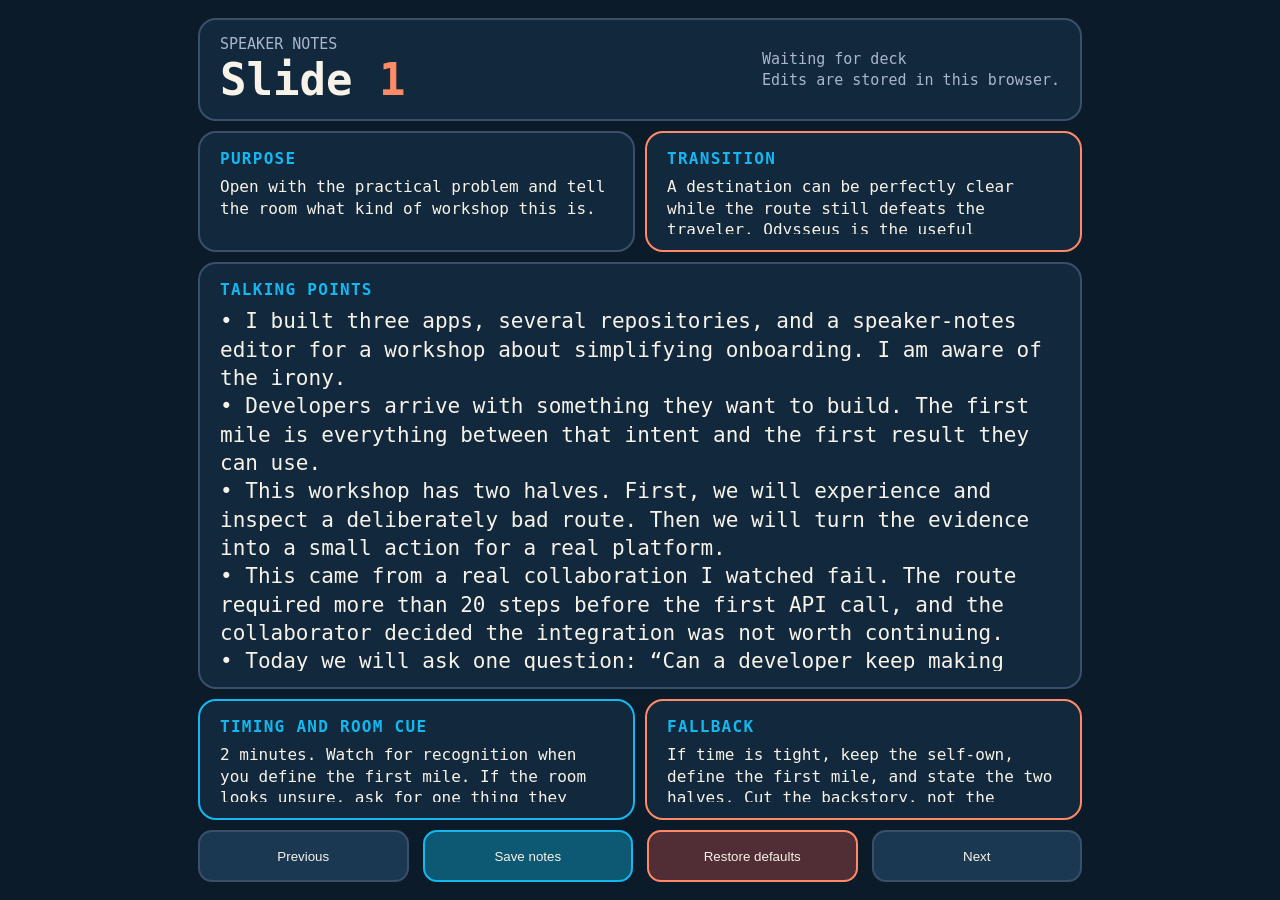
==== speaker-notes.html @ 8ba1eb82 "Correct route selection finding" ====
<!doctype html>
<html lang="en">
  <head>
    <meta charset="utf-8">
    <meta name="viewport" content="width=device-width, initial-scale=1">
    <meta name="color-scheme" content="dark">
    <title>DevRelCon speaker notes</title>
    <style>
      :root {
        color-scheme: dark;
        font-family: ui-monospace, SFMono-Regular, Menlo, Consolas, monospace;
        --ink: #0b1b2a;
        --panel: #12283c;
        --line: #38506a;
        --text: #f7f3e8;
        --muted: #a9b7ca;
        --signal: #ff8a66;
        --sky: #14b8f1;
      }

      * { box-sizing: border-box; }

      body {
        margin: 0;
        min-height: 100vh;
        background: var(--ink);
        color: var(--text);
      }

      main {
        display: grid;
        grid-template-columns: 1fr 1fr;
        grid-template-rows: auto minmax(108px, auto) minmax(0, 1fr) minmax(108px, auto) auto;
        gap: 10px;
        width: min(920px, 100%);
        height: 100vh;
        margin: 0 auto;
        padding: 18px;
        overflow: hidden;
      }

      header,
      section {
        border: 2px solid var(--line);
        border-radius: 18px;
        background: var(--panel);
      }

      header {
        display: flex;
        align-items: center;
        justify-content: space-between;
        gap: 20px;
        padding: 14px 20px;
        grid-column: 1 / -1;
      }

      h1,
      h2,
      p { margin: 0; }

      h1 { font-size: clamp(28px, 5vw, 44px); }
      h2 { color: var(--sky); font-size: 16px; letter-spacing: .08em; text-transform: uppercase; }
      p { font-size: clamp(18px, 2vw, 23px); line-height: 1.35; }

      .status { color: var(--muted); font-size: 15px; }
      .slide-number { color: var(--signal); }

      section {
        display: grid;
        align-content: start;
        gap: 8px;
        padding: 16px 20px;
        min-height: 0;
      }

      .purpose { grid-column: 1; grid-row: 2; }
      .transition { grid-column: 2; grid-row: 2; border-color: var(--signal); }
      .talking-points {
        grid-column: 1 / -1;
        grid-row: 3;
        grid-template-rows: auto minmax(0, 1fr);
        align-content: stretch;
      }
      .watch { grid-column: 1; grid-row: 4; border-color: var(--sky); }
      .fallback { grid-column: 2; grid-row: 4; border-color: var(--signal); }

      textarea {
        width: 100%;
        min-height: 0;
        resize: none;
        border: 0;
        padding: 0;
        overflow-y: auto;
        scrollbar-color: var(--sky) transparent;
        scrollbar-width: thin;
        color: var(--text);
        background: transparent;
        font: inherit;
        line-height: 1.35;
      }

      textarea::-webkit-scrollbar { width: 8px; }
      textarea::-webkit-scrollbar-track { background: transparent; }
      textarea::-webkit-scrollbar-thumb {
        border-radius: 999px;
        background: var(--sky);
      }

      textarea:focus-visible {
        outline: 3px solid var(--sky);
        outline-offset: 4px;
      }

      .purpose textarea,
      .transition textarea,
      .watch textarea,
      .fallback textarea { height: 58px; }
      .talking-points textarea { height: auto; font-size: clamp(17px, 1.75vw, 21px); }

      nav {
        display: grid;
        grid-column: 1 / -1;
        grid-row: 5;
        grid-template-columns: 1fr 1fr 1fr 1fr;
        gap: 14px;
      }

      button {
        min-height: 52px;
        border: 2px solid var(--line);
        border-radius: 14px;
        color: var(--text);
        background: #1b3853;
        font: 700 18px inherit;
        cursor: pointer;
      }

      button:focus-visible { outline: 4px solid var(--sky); outline-offset: 3px; }
      .save { border-color: var(--sky); background: #0d5873; }
      .reset { border-color: var(--signal); background: #512d35; }

      @media (max-width: 760px) {
        main {
          grid-template-columns: 1fr;
          grid-template-rows: auto auto minmax(240px, 1fr) auto auto auto auto;
          height: auto;
          min-height: 100vh;
          overflow: visible;
        }

        header { grid-column: 1; grid-row: 1; }
        .purpose { grid-column: 1; grid-row: 2; }
        .talking-points { grid-column: 1; grid-row: 3; }
        .transition { grid-column: 1; grid-row: 4; }
        .watch { grid-column: 1; grid-row: 5; }
        .fallback { grid-column: 1; grid-row: 6; }
        nav { grid-column: 1; grid-row: 7; }

        .purpose textarea,
        .transition textarea,
        .watch textarea,
        .fallback textarea { height: 92px; }

        nav { grid-template-columns: 1fr 1fr; }
      }
    </style>
    <script defer src="config.js?v=8"></script>
    <script defer src="speaker-notes.js?v=6"></script>
    <script defer src="speaker-notes-view.js?v=6"></script>
  </head>
  <body>
    <main>
      <header>
        <div>
          <p class="status">SPEAKER NOTES</p>
          <h1>Slide <span class="slide-number" data-note-slide>1</span></h1>
        </div>
        <div>
          <p class="status" data-note-status role="status" aria-live="polite">Waiting for deck</p>
          <p class="status">Edits are stored in this browser.</p>
        </div>
      </header>
      <section class="purpose">
        <h2 id="purpose-label">Purpose</h2>
        <textarea data-note-purpose aria-labelledby="purpose-label" spellcheck="true"></textarea>
      </section>
      <section class="talking-points">
        <h2 id="talking-points-label">Talking points</h2>
        <textarea data-note-say aria-labelledby="talking-points-label" spellcheck="true"></textarea>
      </section>
      <section class="transition">
        <h2 id="transition-label">Transition</h2>
        <textarea data-note-transition aria-labelledby="transition-label" spellcheck="true"></textarea>
      </section>
      <section class="watch">
        <h2 id="watch-label">Timing and room cue</h2>
        <textarea data-note-watch aria-labelledby="watch-label" spellcheck="true"></textarea>
      </section>
      <section class="fallback">
        <h2 id="fallback-label">Fallback</h2>
        <textarea data-note-fallback aria-labelledby="fallback-label" spellcheck="true"></textarea>
      </section>
      <nav aria-label="Slide controls">
        <button type="button" data-note-previous>Previous</button>
        <button class="save" type="button" data-note-save>Save notes</button>
        <button class="reset" type="button" data-note-reset>Restore defaults</button>
        <button type="button" data-note-next>Next</button>
      </nav>
    </main>
  </body>
</html>
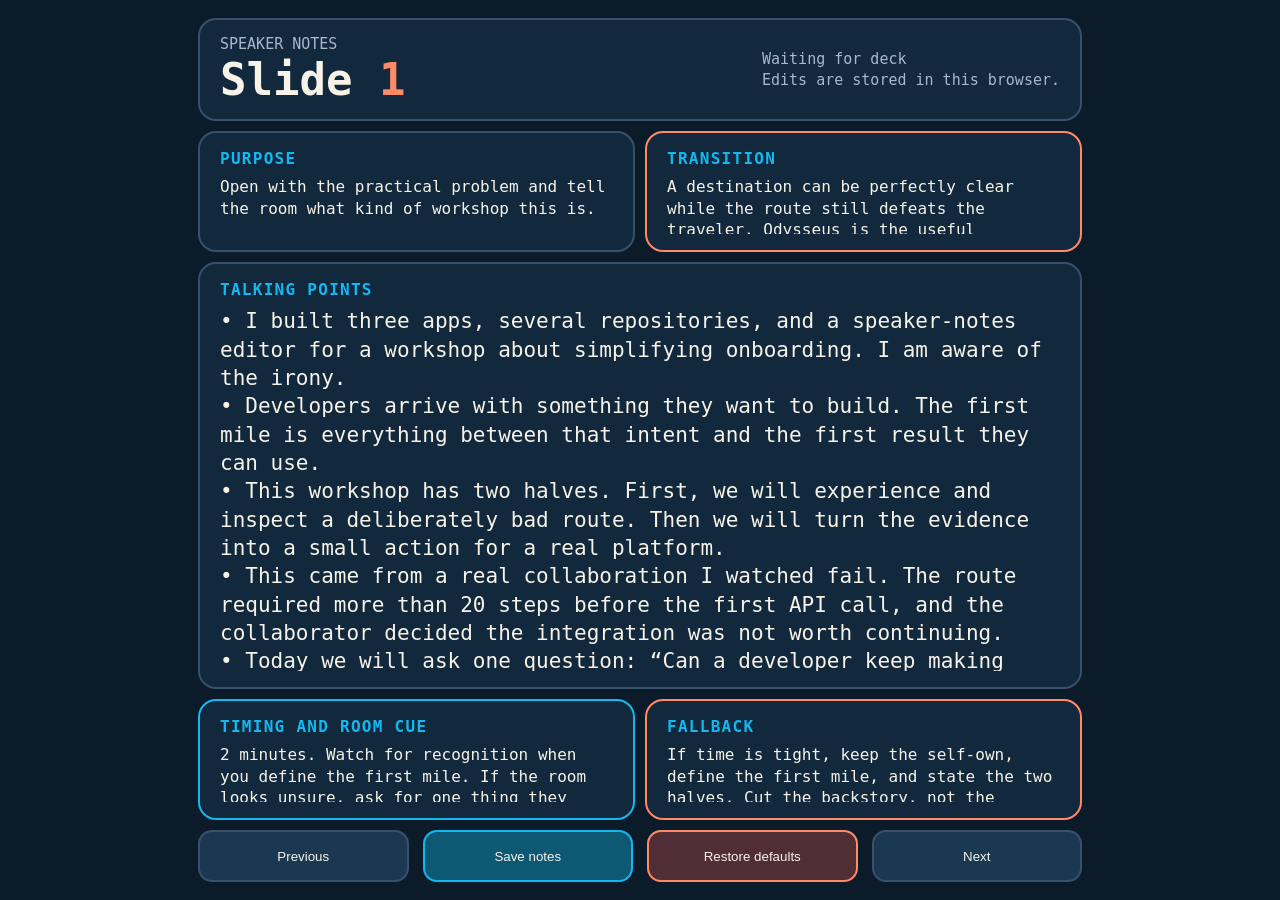
==== commit a0fb56ae: "Remove hypothetical evidence slide" ====
--- a/speaker-notes.html
+++ b/speaker-notes.html
@@ -165,9 +165,9 @@
         nav { grid-template-columns: 1fr 1fr; }
       }
     </style>
-    <script defer src="config.js?v=8"></script>
-    <script defer src="speaker-notes.js?v=6"></script>
-    <script defer src="speaker-notes-view.js?v=6"></script>
+    <script defer src="config.js?v=9"></script>
+    <script defer src="speaker-notes.js?v=9"></script>
+    <script defer src="speaker-notes-view.js?v=8"></script>
   </head>
   <body>
     <main>
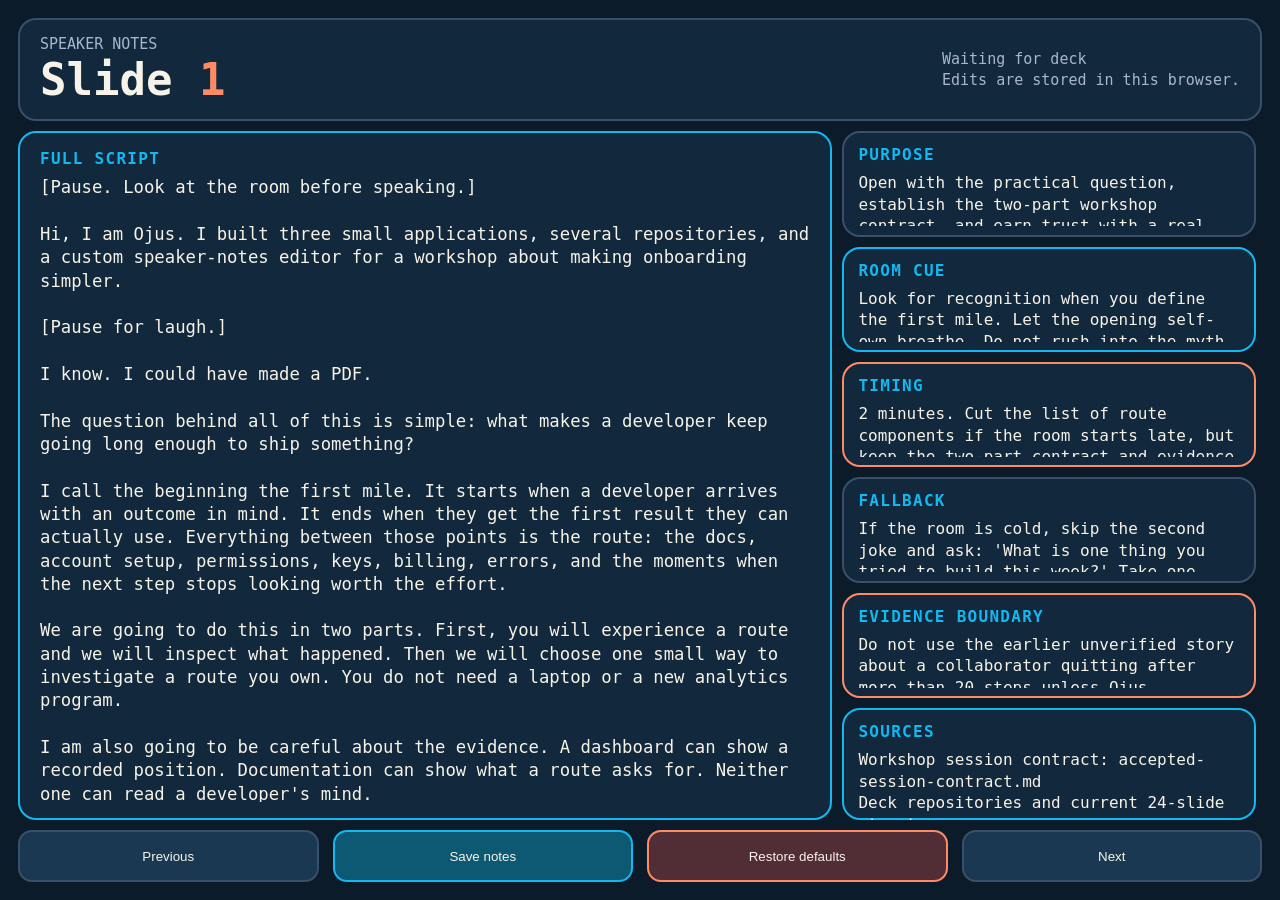
==== commit 6321a221: "Add complete workshop speaker script" ====
--- a/speaker-notes.html
+++ b/speaker-notes.html
@@ -29,10 +29,10 @@
 
       main {
         display: grid;
-        grid-template-columns: 1fr 1fr;
-        grid-template-rows: auto minmax(108px, auto) minmax(0, 1fr) minmax(108px, auto) auto;
+        grid-template-columns: minmax(0, 1.65fr) minmax(340px, .85fr);
+        grid-template-rows: auto minmax(0, 1fr) auto;
         gap: 10px;
-        width: min(920px, 100%);
+        width: min(1500px, 100%);
         height: 100vh;
         margin: 0 auto;
         padding: 18px;
@@ -74,16 +74,33 @@
         min-height: 0;
       }
 
-      .purpose { grid-column: 1; grid-row: 2; }
-      .transition { grid-column: 2; grid-row: 2; border-color: var(--signal); }
-      .talking-points {
-        grid-column: 1 / -1;
-        grid-row: 3;
+      .script {
+        grid-column: 1;
+        grid-row: 2;
         grid-template-rows: auto minmax(0, 1fr);
         align-content: stretch;
-      }
-      .watch { grid-column: 1; grid-row: 4; border-color: var(--sky); }
-      .fallback { grid-column: 2; grid-row: 4; border-color: var(--signal); }
+        border-color: var(--sky);
+      }
+
+      .metadata {
+        grid-column: 2;
+        grid-row: 2;
+        display: grid;
+        grid-template-rows: repeat(5, minmax(82px, auto)) minmax(112px, 1fr);
+        gap: 10px;
+        min-height: 0;
+        overflow-y: auto;
+        padding: 0 6px 0 0;
+        border: 0;
+        border-radius: 0;
+        background: transparent;
+      }
+
+      .metadata section { padding: 12px 14px; }
+      .timing,
+      .evidence { border-color: var(--signal); }
+      .room-cue,
+      .sources { border-color: var(--sky); }
 
       textarea {
         width: 100%;
@@ -112,16 +129,14 @@
         outline-offset: 4px;
       }
 
-      .purpose textarea,
-      .transition textarea,
-      .watch textarea,
-      .fallback textarea { height: 58px; }
-      .talking-points textarea { height: auto; font-size: clamp(17px, 1.75vw, 21px); }
+      .metadata textarea { height: 54px; }
+      .sources textarea { height: 92px; }
+      .script textarea { height: auto; font-size: clamp(16px, 1.35vw, 21px); }
 
       nav {
         display: grid;
         grid-column: 1 / -1;
-        grid-row: 5;
+        grid-row: 3;
         grid-template-columns: 1fr 1fr 1fr 1fr;
         gap: 14px;
       }
@@ -140,34 +155,28 @@
       .save { border-color: var(--sky); background: #0d5873; }
       .reset { border-color: var(--signal); background: #512d35; }
 
-      @media (max-width: 760px) {
+      @media (max-width: 900px) {
         main {
           grid-template-columns: 1fr;
-          grid-template-rows: auto auto minmax(240px, 1fr) auto auto auto auto;
+          grid-template-rows: auto minmax(340px, 1fr) auto auto;
           height: auto;
           min-height: 100vh;
           overflow: visible;
         }
 
         header { grid-column: 1; grid-row: 1; }
-        .purpose { grid-column: 1; grid-row: 2; }
-        .talking-points { grid-column: 1; grid-row: 3; }
-        .transition { grid-column: 1; grid-row: 4; }
-        .watch { grid-column: 1; grid-row: 5; }
-        .fallback { grid-column: 1; grid-row: 6; }
-        nav { grid-column: 1; grid-row: 7; }
-
-        .purpose textarea,
-        .transition textarea,
-        .watch textarea,
-        .fallback textarea { height: 92px; }
+        .script { grid-column: 1; grid-row: 2; min-height: 340px; }
+        .metadata { grid-column: 1; grid-row: 3; overflow: visible; }
+        nav { grid-column: 1; grid-row: 4; }
+
+        .metadata textarea { height: 82px; }
 
         nav { grid-template-columns: 1fr 1fr; }
       }
     </style>
     <script defer src="config.js?v=9"></script>
-    <script defer src="speaker-notes.js?v=9"></script>
-    <script defer src="speaker-notes-view.js?v=8"></script>
+    <script defer src="speaker-notes.js?v=10"></script>
+    <script defer src="speaker-notes-view.js?v=9"></script>
   </head>
   <body>
     <main>
@@ -181,26 +190,36 @@
           <p class="status">Edits are stored in this browser.</p>
         </div>
       </header>
-      <section class="purpose">
-        <h2 id="purpose-label">Purpose</h2>
-        <textarea data-note-purpose aria-labelledby="purpose-label" spellcheck="true"></textarea>
+      <section class="script">
+        <h2 id="script-label">Full script</h2>
+        <textarea data-note-script aria-labelledby="script-label" spellcheck="true"></textarea>
       </section>
-      <section class="talking-points">
-        <h2 id="talking-points-label">Talking points</h2>
-        <textarea data-note-say aria-labelledby="talking-points-label" spellcheck="true"></textarea>
-      </section>
-      <section class="transition">
-        <h2 id="transition-label">Transition</h2>
-        <textarea data-note-transition aria-labelledby="transition-label" spellcheck="true"></textarea>
-      </section>
-      <section class="watch">
-        <h2 id="watch-label">Timing and room cue</h2>
-        <textarea data-note-watch aria-labelledby="watch-label" spellcheck="true"></textarea>
-      </section>
-      <section class="fallback">
-        <h2 id="fallback-label">Fallback</h2>
-        <textarea data-note-fallback aria-labelledby="fallback-label" spellcheck="true"></textarea>
-      </section>
+      <aside class="metadata" aria-label="Delivery notes">
+        <section class="purpose">
+          <h2 id="purpose-label">Purpose</h2>
+          <textarea data-note-purpose aria-labelledby="purpose-label" spellcheck="true"></textarea>
+        </section>
+        <section class="room-cue">
+          <h2 id="room-cue-label">Room cue</h2>
+          <textarea data-note-room-cue aria-labelledby="room-cue-label" spellcheck="true"></textarea>
+        </section>
+        <section class="timing">
+          <h2 id="timing-label">Timing</h2>
+          <textarea data-note-timing aria-labelledby="timing-label" spellcheck="true"></textarea>
+        </section>
+        <section class="fallback">
+          <h2 id="fallback-label">Fallback</h2>
+          <textarea data-note-fallback aria-labelledby="fallback-label" spellcheck="true"></textarea>
+        </section>
+        <section class="evidence">
+          <h2 id="evidence-label">Evidence boundary</h2>
+          <textarea data-note-evidence-boundary aria-labelledby="evidence-label" spellcheck="true"></textarea>
+        </section>
+        <section class="sources">
+          <h2 id="sources-label">Sources</h2>
+          <textarea data-note-sources aria-labelledby="sources-label" spellcheck="true"></textarea>
+        </section>
+      </aside>
       <nav aria-label="Slide controls">
         <button type="button" data-note-previous>Previous</button>
         <button class="save" type="button" data-note-save>Save notes</button>
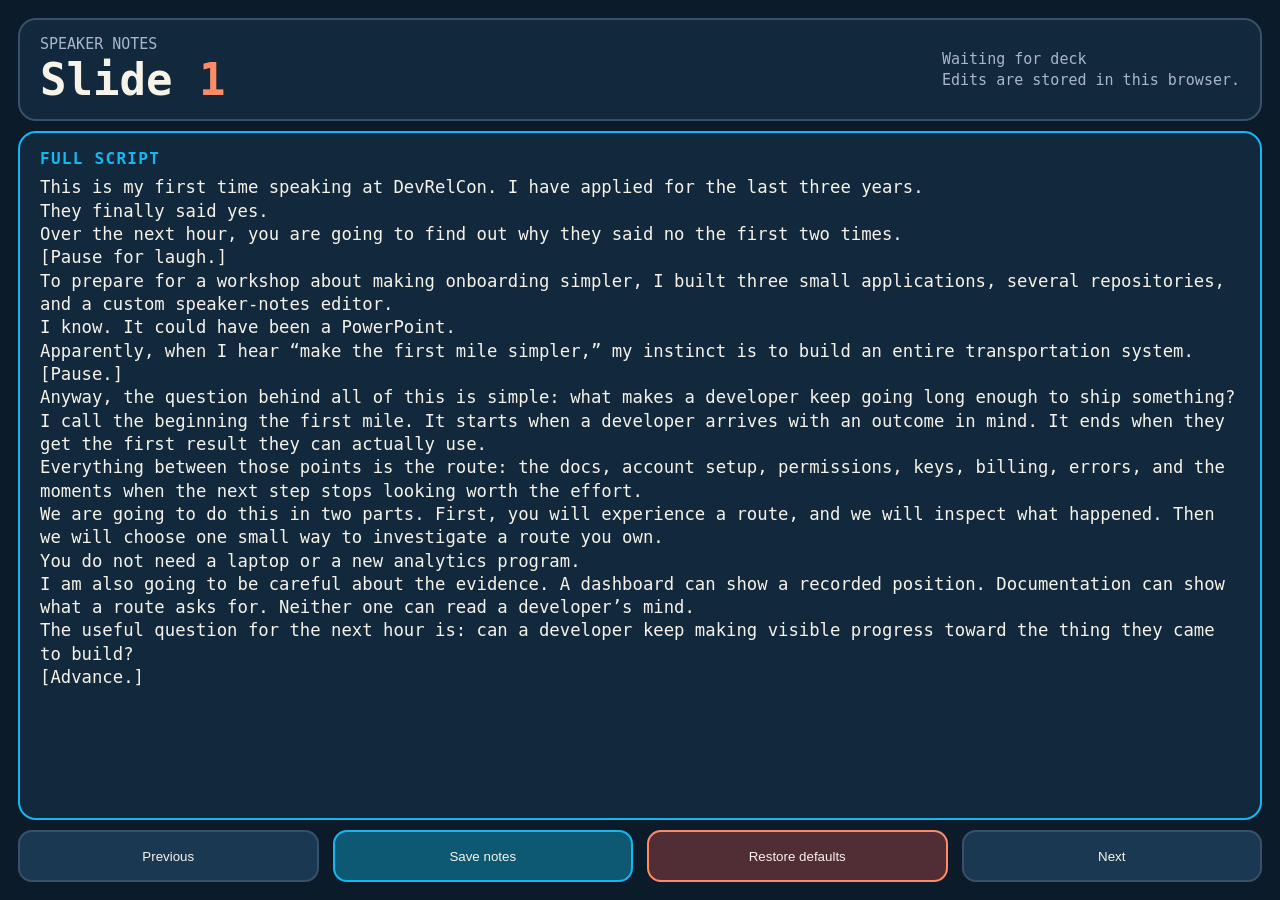
==== commit bb43dc01: "Show only the presenter script in speaker notes" ====
--- a/speaker-notes.html
+++ b/speaker-notes.html
@@ -29,7 +29,7 @@
 
       main {
         display: grid;
-        grid-template-columns: minmax(0, 1.65fr) minmax(340px, .85fr);
+        grid-template-columns: minmax(0, 1fr);
         grid-template-rows: auto minmax(0, 1fr) auto;
         gap: 10px;
         width: min(1500px, 100%);
@@ -83,17 +83,7 @@
       }
 
       .metadata {
-        grid-column: 2;
-        grid-row: 2;
-        display: grid;
-        grid-template-rows: repeat(5, minmax(82px, auto)) minmax(112px, 1fr);
-        gap: 10px;
-        min-height: 0;
-        overflow-y: auto;
-        padding: 0 6px 0 0;
-        border: 0;
-        border-radius: 0;
-        background: transparent;
+        display: none;
       }
 
       .metadata section { padding: 12px 14px; }
@@ -166,8 +156,7 @@
 
         header { grid-column: 1; grid-row: 1; }
         .script { grid-column: 1; grid-row: 2; min-height: 340px; }
-        .metadata { grid-column: 1; grid-row: 3; overflow: visible; }
-        nav { grid-column: 1; grid-row: 4; }
+        nav { grid-column: 1; grid-row: 3; }
 
         .metadata textarea { height: 82px; }
 
